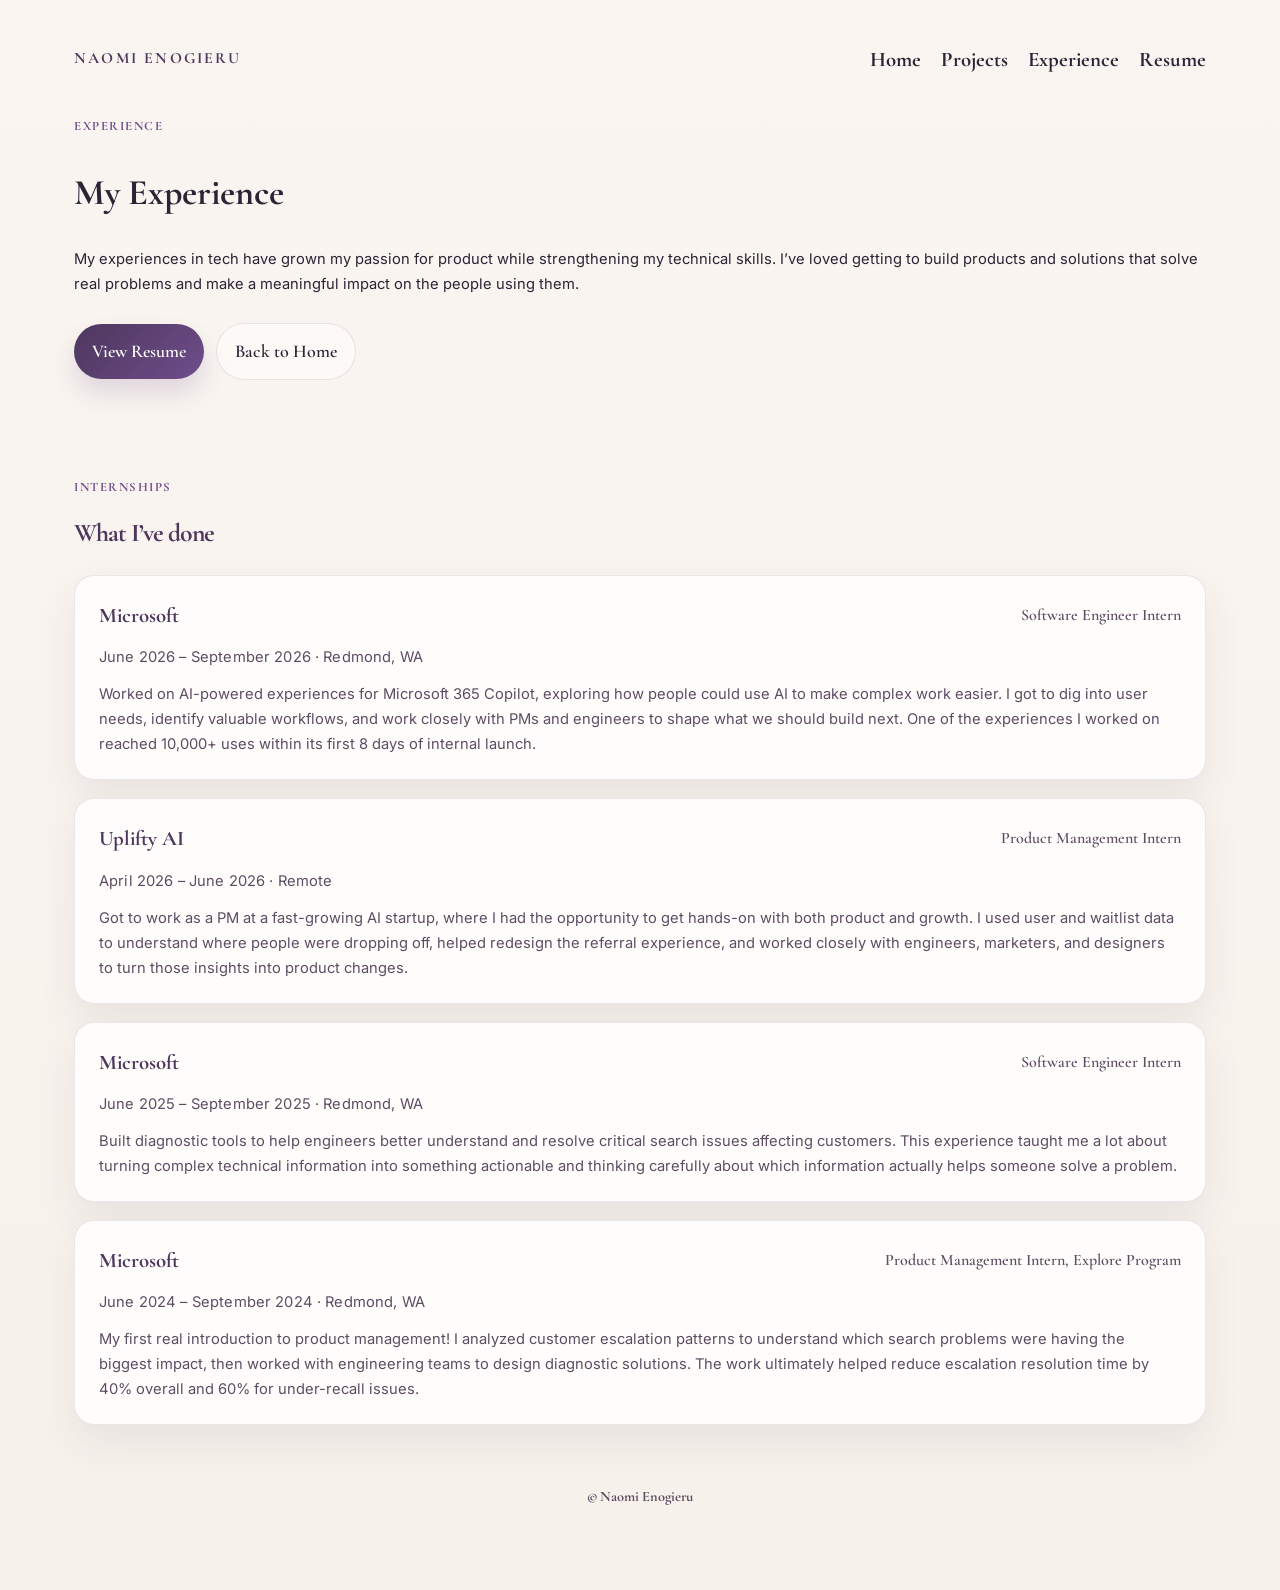
==== experience.html @ 8fd2499a "Initial website files" ====
<!DOCTYPE html>
<html lang="en">
  <head>
    <meta charset="UTF-8" />
    <meta name="viewport" content="width=device-width, initial-scale=1.0" />
    <meta
      name="description"
      content="Naomi Enogieru's experience page with internship highlights, product impact, and resume link."
    />
    <title>Experience | Naomi Enogieru</title>
    <link rel="preconnect" href="https://fonts.googleapis.com" />
    <link rel="preconnect" href="https://fonts.gstatic.com" crossorigin />
    <link
      href="https://fonts.googleapis.com/css2?family=Inter:wght@400;500;600;700;800&display=swap"
      rel="stylesheet"
    />
    <link
      href="https://fonts.googleapis.com/css2?family=Cormorant+Garamond:wght@400;500;600;700&display=swap"
      rel="stylesheet"
    />
    <link rel="stylesheet" href="styles.css" />
  </head>
  <body>
    <div class="container">
      <nav class="topbar" aria-label="Main navigation">
        <div class="brand">NAOMI ENOGIERU</div>
        <div class="nav-links">
          <a href="index.html">Home</a>
          <a href="projects.html">Projects</a>
          <a href="experience.html">Experience</a>
          <a href="assets/Naomi_Enogieru_product_management_resume_new_grad.pdf" target="_blank" rel="noreferrer">Resume</a>
        </div>
      </nav>

      <header class="page-header">
        <p class="section-kicker">Experience</p>
        <h1>My Experience</h1>
        <p class="page-intro">
          My experiences in tech have grown my passion for product while strengthening my technical skills. I’ve loved getting to build products and solutions that solve real problems and make a meaningful impact on the people using them.
        </p>

        <div class="cta-row page-cta">
          <a class="button primary" href="assets/Naomi_Enogieru_product_management_resume_new_grad.pdf" target="_blank" rel="noreferrer">View Resume</a>
          <a class="button secondary" href="index.html">Back to Home</a>
        </div>
      </header>

      <main>
        <section class="section experience-page-section">
          <div class="section-heading">
            <p class="section-kicker">Internships</p>
            <h2>What I’ve done</h2>
          </div>

          <div class="experience-list experience-page-list">
            <article class="role-card experience-card">
              <div class="role-header">
                <h3>Microsoft</h3>
                <span>Software Engineer Intern</span>
              </div>
              <p class="experience-date">June 2026 – September 2026 · Redmond, WA</p>
              <p>
                Worked on AI-powered experiences for Microsoft 365 Copilot, exploring how people could use AI to make complex work easier. I got to dig into user needs, identify valuable workflows, and work closely with PMs and engineers to shape what we should build next. One of the experiences I worked on reached <strong>10,000+ uses within its first 8 days</strong> of internal launch.
              </p>
            </article>

            <article class="role-card experience-card">
              <div class="role-header">
                <h3>Uplifty AI</h3>
                <span>Product Management Intern</span>
              </div>
              <p class="experience-date">April 2026 – June 2026 · Remote</p>
              <p>
                Got to work as a PM at a fast-growing AI startup, where I had the opportunity to get hands-on with both product and growth. I used user and waitlist data to understand where people were dropping off, helped redesign the referral experience, and worked closely with engineers, marketers, and designers to turn those insights into product changes.
              </p>
            </article>

            <article class="role-card experience-card">
              <div class="role-header">
                <h3>Microsoft</h3>
                <span>Software Engineer Intern</span>
              </div>
              <p class="experience-date">June 2025 – September 2025 · Redmond, WA</p>
              <p>
                Built diagnostic tools to help engineers better understand and resolve critical search issues affecting customers. This experience taught me a lot about turning complex technical information into something actionable and thinking carefully about which information actually helps someone solve a problem.
              </p>
            </article>

            <article class="role-card experience-card">
              <div class="role-header">
                <h3>Microsoft</h3>
                <span>Product Management Intern, Explore Program</span>
              </div>
              <p class="experience-date">June 2024 – September 2024 · Redmond, WA</p>
              <p>
                My first real introduction to product management! I analyzed customer escalation patterns to understand which search problems were having the biggest impact, then worked with engineering teams to design diagnostic solutions. The work ultimately helped reduce escalation resolution time by <strong>40% overall and 60% for under-recall issues</strong>.
              </p>
            </article>
          </div>
        </section>
      </main>

      <footer class="footer">
        © <span id="year"></span> Naomi Enogieru
      </footer>
    </div>

    <script src="script.js"></script>
  </body>
</html>
---- styles.css ----
:root {
  --bg: #f7f1eb;
  --bg-soft: #faf5f1;
  --card: #fffdfb;
  --card-alt: #f0e7f2;
  --text: #2d2335;
  --muted: #5d4d63;
  --accent: #6f4d8b;
  --accent-dark: #4d375d;
  --accent-soft: rgba(111, 77, 139, 0.12);
  --purple-2: #d7cce8;
  --cream: #f9f3ee;
  --border: rgba(81, 59, 92, 0.12);
  --shadow: 0 18px 38px rgba(69, 51, 80, 0.08);
}

* {
  box-sizing: border-box;
}

html {
  scroll-behavior: smooth;
}

body {
  margin: 0;
  font-family: "Cormorant Garamond", Georgia, serif;
  background: linear-gradient(180deg, var(--bg-soft) 0%, var(--bg) 100%);
  color: var(--text);
  line-height: 1.7;
  font-size: 18px;
  font-weight: 700;
}

p,
li,
strong,
.email,
.contact-card,
.card p,
.role-card p,
.exploring-box p,
.about-copy p,
.intro-paragraph,
.page-intro,
.experience-card p {
  font-family: "Inter", Arial, sans-serif;
  font-size: 0.92rem;
  font-weight: 400;
}

img {
  max-width: 100%;
  display: block;
}

.container {
  max-width: 1180px;
  margin: 0 auto;
  padding: 32px 24px 80px;
}

.topbar {
  display: flex;
  justify-content: space-between;
  align-items: center;
  padding: 10px 0 26px;
}

.brand {
  font-size: 0.98rem;
  font-weight: 900;
  letter-spacing: 0.14em;
  color: var(--accent-dark);
  font-family: "Cormorant Garamond", Georgia, serif;
}

.nav-links {
  display: flex;
  flex-wrap: wrap;
  gap: 20px;
}

.nav-links a {
  color: var(--text);
  text-decoration: none;
  font-size: 1.3rem;
  font-weight: 800;
  transition: color 0.2s ease;
  font-family: "Cormorant Garamond", Georgia, serif;
}

.nav-links a:hover,
.nav-links a:focus-visible {
  color: var(--accent);
}

.hero {
  padding: 30px 0 12px;
}

.hero-layout {
  display: grid;
  grid-template-columns: 1.7fr 0.9fr;
  align-items: center;
  gap: 28px;
  background: rgba(255, 255, 255, 0.28);
  border: 1px solid var(--border);
  border-radius: 30px;
  padding: 28px 28px 24px;
  box-shadow: 0 12px 30px rgba(91, 66, 96, 0.06);
}

.eyebrow,
.section-kicker,
.card-badge {
  text-transform: uppercase;
  letter-spacing: 0.12em;
  font-size: 0.8rem;
  font-weight: 900;
  color: var(--accent);
  font-family: "Cormorant Garamond", Georgia, serif;
}

.hero-copy h1 {
  margin: 12px 0 14px;
  font-size: clamp(2rem, 2.6vw, 3rem);
  line-height: 1.25;
  letter-spacing: -0.03em;
  color: var(--accent-dark);
  font-weight: 850;
  font-family: "Cormorant Garamond", Georgia, serif;
}

.intro-paragraph {
  margin: 0 0 16px;
  max-width: 720px;
  color: var(--muted);
  font-size: 0.92rem;
  line-height: 1.7;
  font-family: "Inter", Arial, sans-serif;
  font-style: normal;
  font-weight: 400;
}

.italic-text {
  font-style: normal;
  color: var(--text);
  opacity: 0.96;
}

.cta-row {
  display: flex;
  align-items: center;
  gap: 12px;
  flex-wrap: wrap;
  margin-top: 26px;
}

.single-row {
  margin-bottom: 8px;
}

.connect-inline {
  display: flex;
  align-items: center;
  flex-wrap: wrap;
  gap: 8px;
  color: var(--muted);
  font-size: 0.79rem;
  font-family: "Inter", Arial, sans-serif;
  font-weight: 500;
  letter-spacing: 0.01em;
  padding-top: 8px;
  border-top: 1px solid rgba(111, 77, 139, 0.12);
  max-width: 450px;
}

.connect-inline span:first-child {
  color: var(--accent-dark);
  font-weight: 700;
  font-family: "Cormorant Garamond", Georgia, serif;
  font-size: 1rem;
  letter-spacing: 0.01em;
}

.connect-inline a {
  color: var(--accent-dark);
  text-decoration: none;
  border-bottom: 1px solid rgba(111, 77, 139, 0.22);
  transition: color 0.2s ease, border-color 0.2s ease;
}

.connect-inline a:hover,
.connect-inline a:focus-visible {
  color: var(--accent);
  border-color: rgba(111, 77, 139, 0.4);
}

.button {
  display: inline-flex;
  align-items: center;
  justify-content: center;
  padding: 12px 18px;
  border-radius: 999px;
  font-weight: 600;
  text-decoration: none;
  transition: transform 0.2s ease, box-shadow 0.2s ease;
  font-family: "Cormorant Garamond", Georgia, serif;
}

.button:hover,
.button:focus-visible {
  transform: translateY(-1px);
}

.button.primary {
  background: linear-gradient(135deg, var(--accent-dark), var(--accent));
  color: white;
  box-shadow: 0 14px 24px rgba(109, 79, 136, 0.18);
}

.button.secondary {
  background: rgba(255, 255, 255, 0.45);
  color: var(--text);
  border: 1px solid var(--border);
}

.photo-panel {
  display: flex;
  align-items: center;
  justify-content: center;
  min-height: 460px;
  background: linear-gradient(135deg, var(--card-alt), #faf6fb);
  border: 1px solid var(--border);
  border-radius: 26px;
  box-shadow: inset 0 0 0 1px rgba(255, 255, 255, 0.2);
}

.photo-slot {
  width: 82%;
  height: 82%;
  border-radius: 24px;
  border: 2px dashed rgba(111, 77, 139, 0.45);
  background: rgba(255, 255, 255, 0.25);
  display: flex;
  align-items: center;
  justify-content: center;
  text-align: center;
  color: var(--accent-dark);
  font-size: 1.1rem;
  font-weight: 600;
  letter-spacing: 0.05em;
  text-transform: uppercase;
}

.section {
  padding-top: 84px;
}

.compact-section {
  padding-top: 36px;
}

.section-heading {
  margin-bottom: 20px;
}

.section-heading h2 {
  margin: 8px 0 0;
  font-size: clamp(1.6rem, 1.8vw, 1.9rem);
  letter-spacing: -0.04em;
  color: var(--accent-dark);
  font-family: "Cormorant Garamond", Georgia, serif;
  font-weight: 800;
}

.work-grid {
  display: grid;
  grid-template-columns: repeat(auto-fit, minmax(240px, 1fr));
  gap: 22px;
}

.project-card-link {
  text-decoration: none;
  color: inherit;
  display: block;
}

.project-card-link .card {
  height: 100%;
  transition: transform 0.2s ease, box-shadow 0.2s ease, border-color 0.2s ease;
}

.project-card-link:hover .card,
.project-card-link:focus-visible .card {
  transform: translateY(-2px);
  border-color: rgba(111, 77, 139, 0.28);
  box-shadow: 0 18px 32px rgba(69, 51, 80, 0.09);
}

.card,
.exploring-box,
.role-card,
.project-item,
.contact-card {
  background: var(--card);
  border: 1px solid var(--border);
  border-radius: 20px;
  box-shadow: var(--shadow);
}

.card {
  padding: 24px 22px;
}

.card h3 {
  margin: 16px 0 12px;
  font-size: 1.1rem;
  color: var(--accent-dark);
  font-weight: 700;
}

.experience-subhead {
  margin: 8px 0 10px;
  color: var(--accent-dark);
  font-size: 1rem;
  font-weight: 700;
  line-height: 1.4;
  letter-spacing: 0.01em;
  font-style: italic;
  font-family: "Cormorant Garamond", Georgia, serif;
}

.card p {
  color: var(--muted);
  margin: 0;
  font-weight: 400;
}

.tag-list {
  display: flex;
  flex-wrap: wrap;
  gap: 8px;
  margin-top: 18px;
}

.tag-list span {
  background: var(--accent-soft);
  color: var(--accent);
  border-radius: 999px;
  padding: 6px 10px;
  font-size: 0.74rem;
  font-weight: 600;
}

.about-copy {
  max-width: 820px;
}

.about-copy p {
  color: var(--muted);
  margin: 0 0 18px;
  font-size: 1.02rem;
}

.exploring-box {
  padding: 28px 26px;
}

.exploring-box p {
  margin: 0 0 16px;
  color: var(--muted);
}

.exploring-box p:last-child {
  margin-bottom: 0;
}

.experience-list,
.project-list {
  display: grid;
  gap: 18px;
}

.role-card {
  padding: 22px 24px;
}

.role-header {
  display: flex;
  justify-content: space-between;
  gap: 12px;
  flex-wrap: wrap;
  align-items: center;
  margin-bottom: 8px;
}

.role-header h3 {
  margin: 0;
  font-size: 1.25rem;
  color: var(--accent-dark);
}

.role-header span {
  color: var(--muted);
  font-weight: 600;
  font-size: 1rem;
}

.role-card ul {
  margin: 10px 0 0;
  padding-left: 18px;
  color: var(--muted);
}

.role-card li + li {
  margin-top: 8px;
}

.experience-card p {
  margin: 12px 0 0;
  color: var(--muted);
  line-height: 1.7;
}

.role-header h3,
.role-header span,
.experience-date {
  font-family: "Cormorant Garamond", Georgia, serif;
}

.role-header h3 {
  font-size: 1.3rem;
  margin: 0;
  color: var(--accent-dark);
  font-weight: 700;
}

.role-header span {
  font-size: 1rem;
  color: var(--muted);
  font-weight: 600;
}

.experience-date {
  margin-top: 8px;
  font-size: 1.05rem;
  color: var(--accent-dark);
  font-weight: 600;
  font-family: "Cormorant Garamond", Georgia, serif;
  letter-spacing: 0.01em;
}

.project-item {
  padding: 20px 22px;
}

.project-detail-card {
  padding: 26px 28px;
}

.project-item strong {
  font-size: 1.1rem;
  color: var(--accent-dark);
}

.project-item p {
  margin: 10px 0 0;
  color: var(--muted);
}

.contact-card {
  padding: 22px 24px;
}

.contact-card p {
  margin: 0 0 10px;
  color: var(--muted);
}

.contact-card a {
  color: var(--text);
  text-decoration: none;
  border-bottom: 1px solid rgba(24, 24, 27, 0.2);
}

.footer {
  padding-top: 60px;
  text-align: center;
  font-size: 0.9rem;
  color: var(--muted);
}

@media (max-width: 850px) {
  .hero-layout {
    grid-template-columns: 1fr;
  }

  .photo-panel {
    min-height: 280px;
  }
}

@media (max-width: 700px) {
  .topbar {
    flex-direction: column;
    align-items: flex-start;
    gap: 14px;
  }

  .nav-links {
    gap: 12px 16px;
  }

  .role-header {
    flex-direction: column;
    align-items: flex-start;
  }
}

.footer {
  padding-top: 60px;
  text-align: center;
  font-size: 0.9rem;
  color: var(--muted);
}

@media (max-width: 700px) {
  .topbar {
    flex-direction: column;
    align-items: flex-start;
    gap: 14px;
  }

  .nav-links {
    gap: 12px 16px;
  }

  .role-header {
    flex-direction: column;
    align-items: flex-start;
  }
}
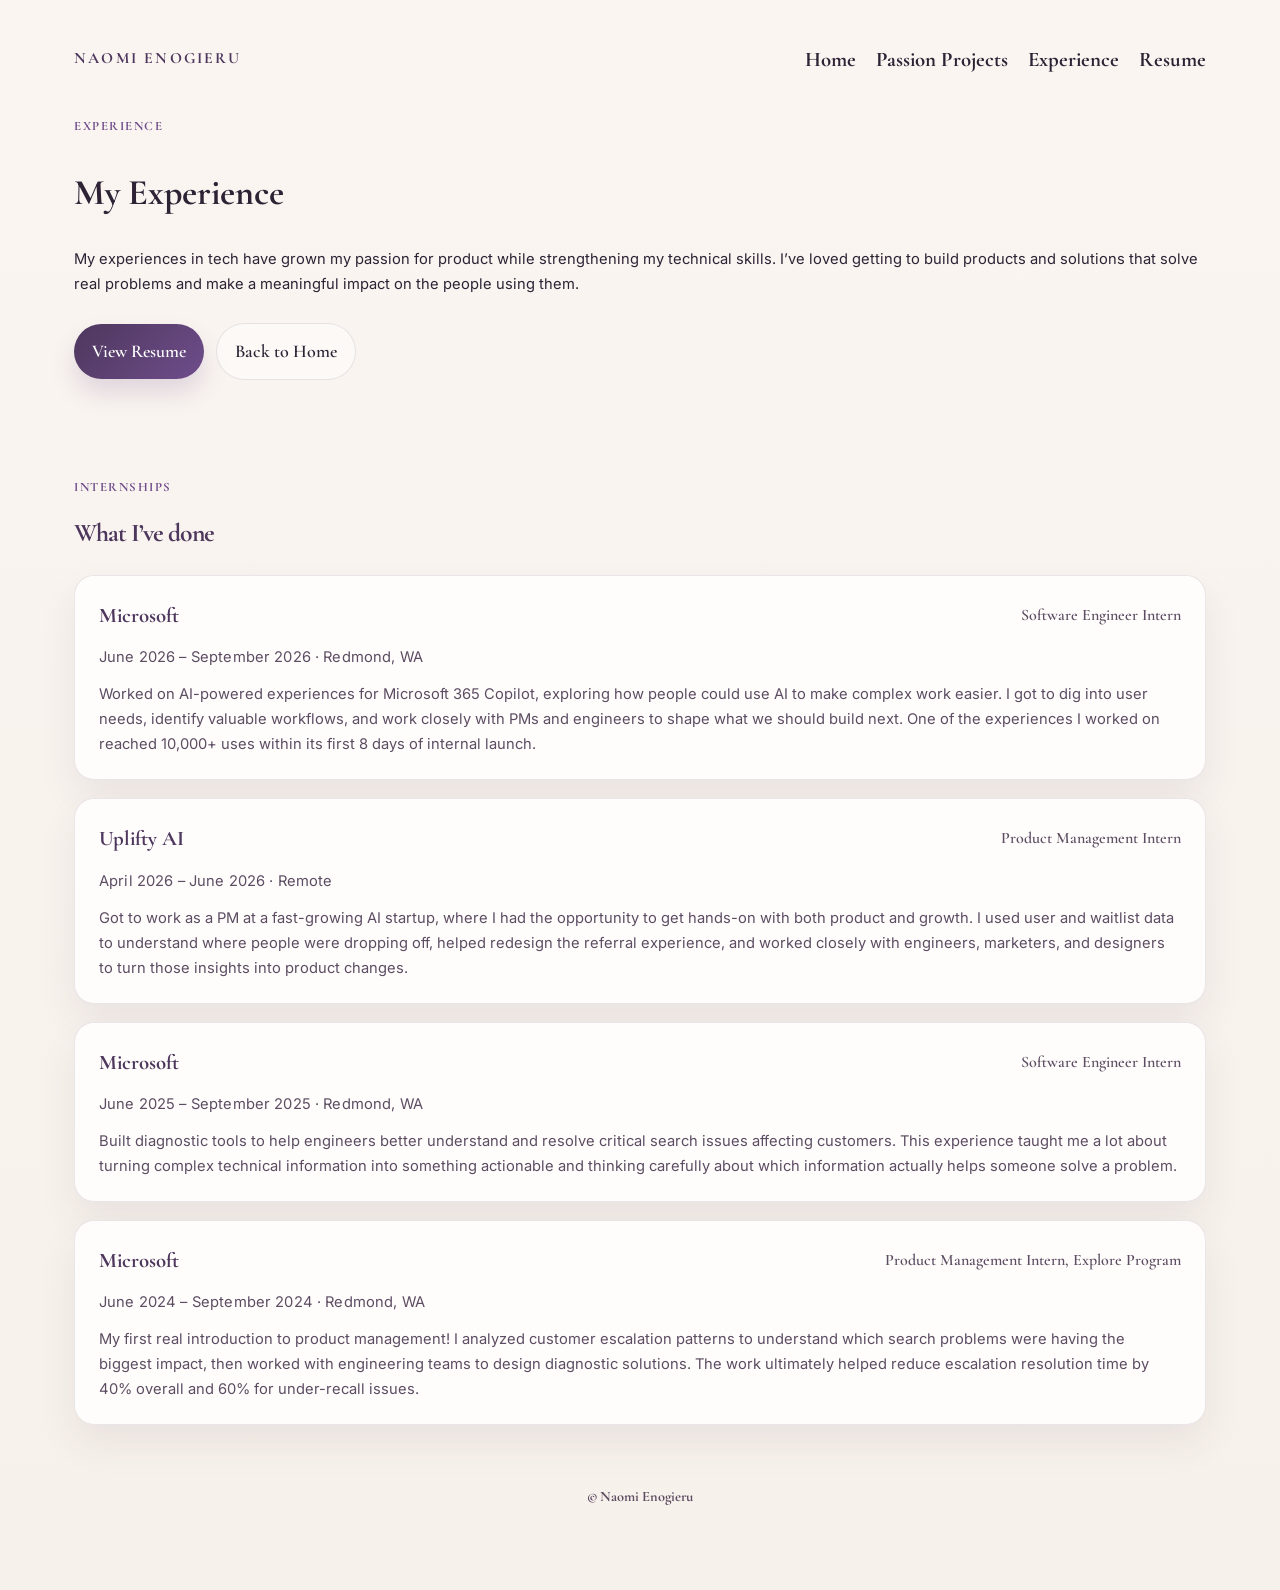
==== commit c34f56b0: "Add passion projects and Workday brief" ====
--- a/experience.html
+++ b/experience.html
@@ -26,7 +26,7 @@
         <div class="brand">NAOMI ENOGIERU</div>
         <div class="nav-links">
           <a href="index.html">Home</a>
-          <a href="projects.html">Projects</a>
+          <a href="projects.html">Passion Projects</a>
           <a href="experience.html">Experience</a>
           <a href="assets/Naomi_Enogieru_product_management_resume_new_grad.pdf" target="_blank" rel="noreferrer">Resume</a>
         </div>
